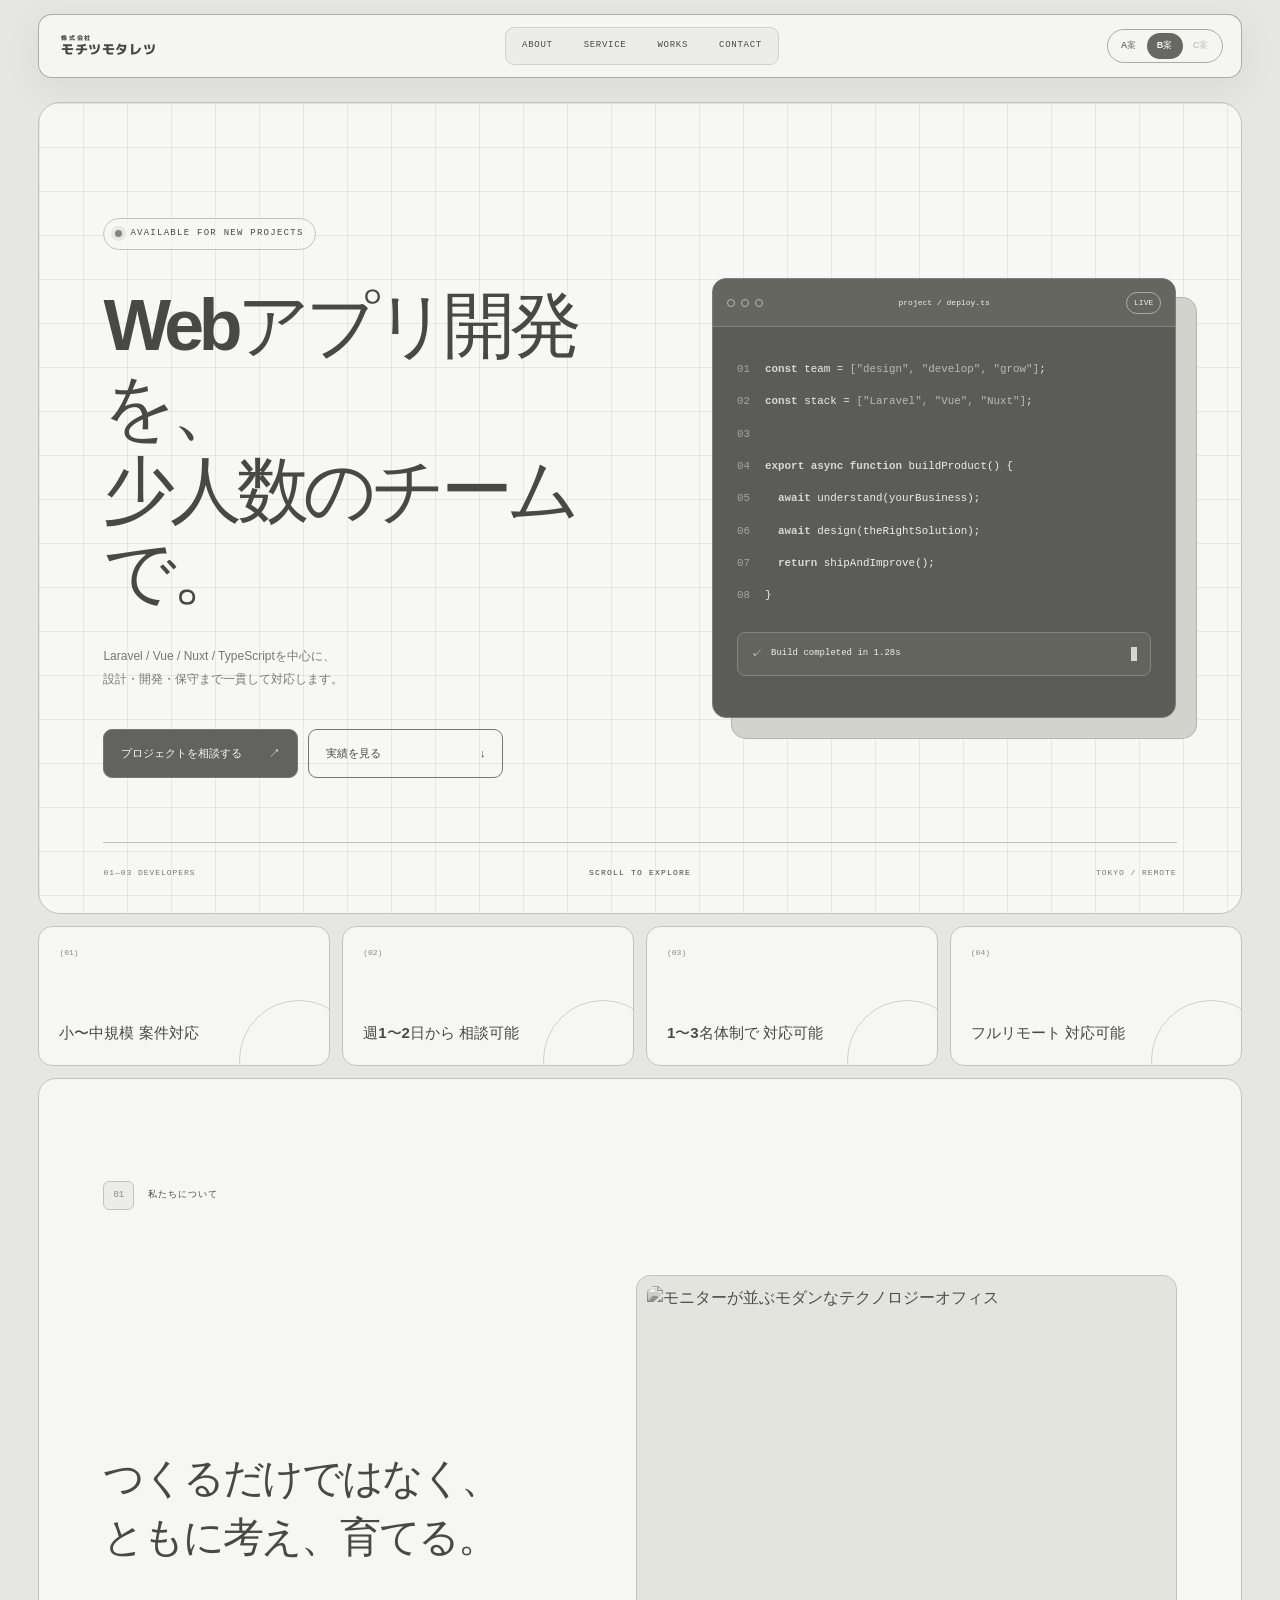
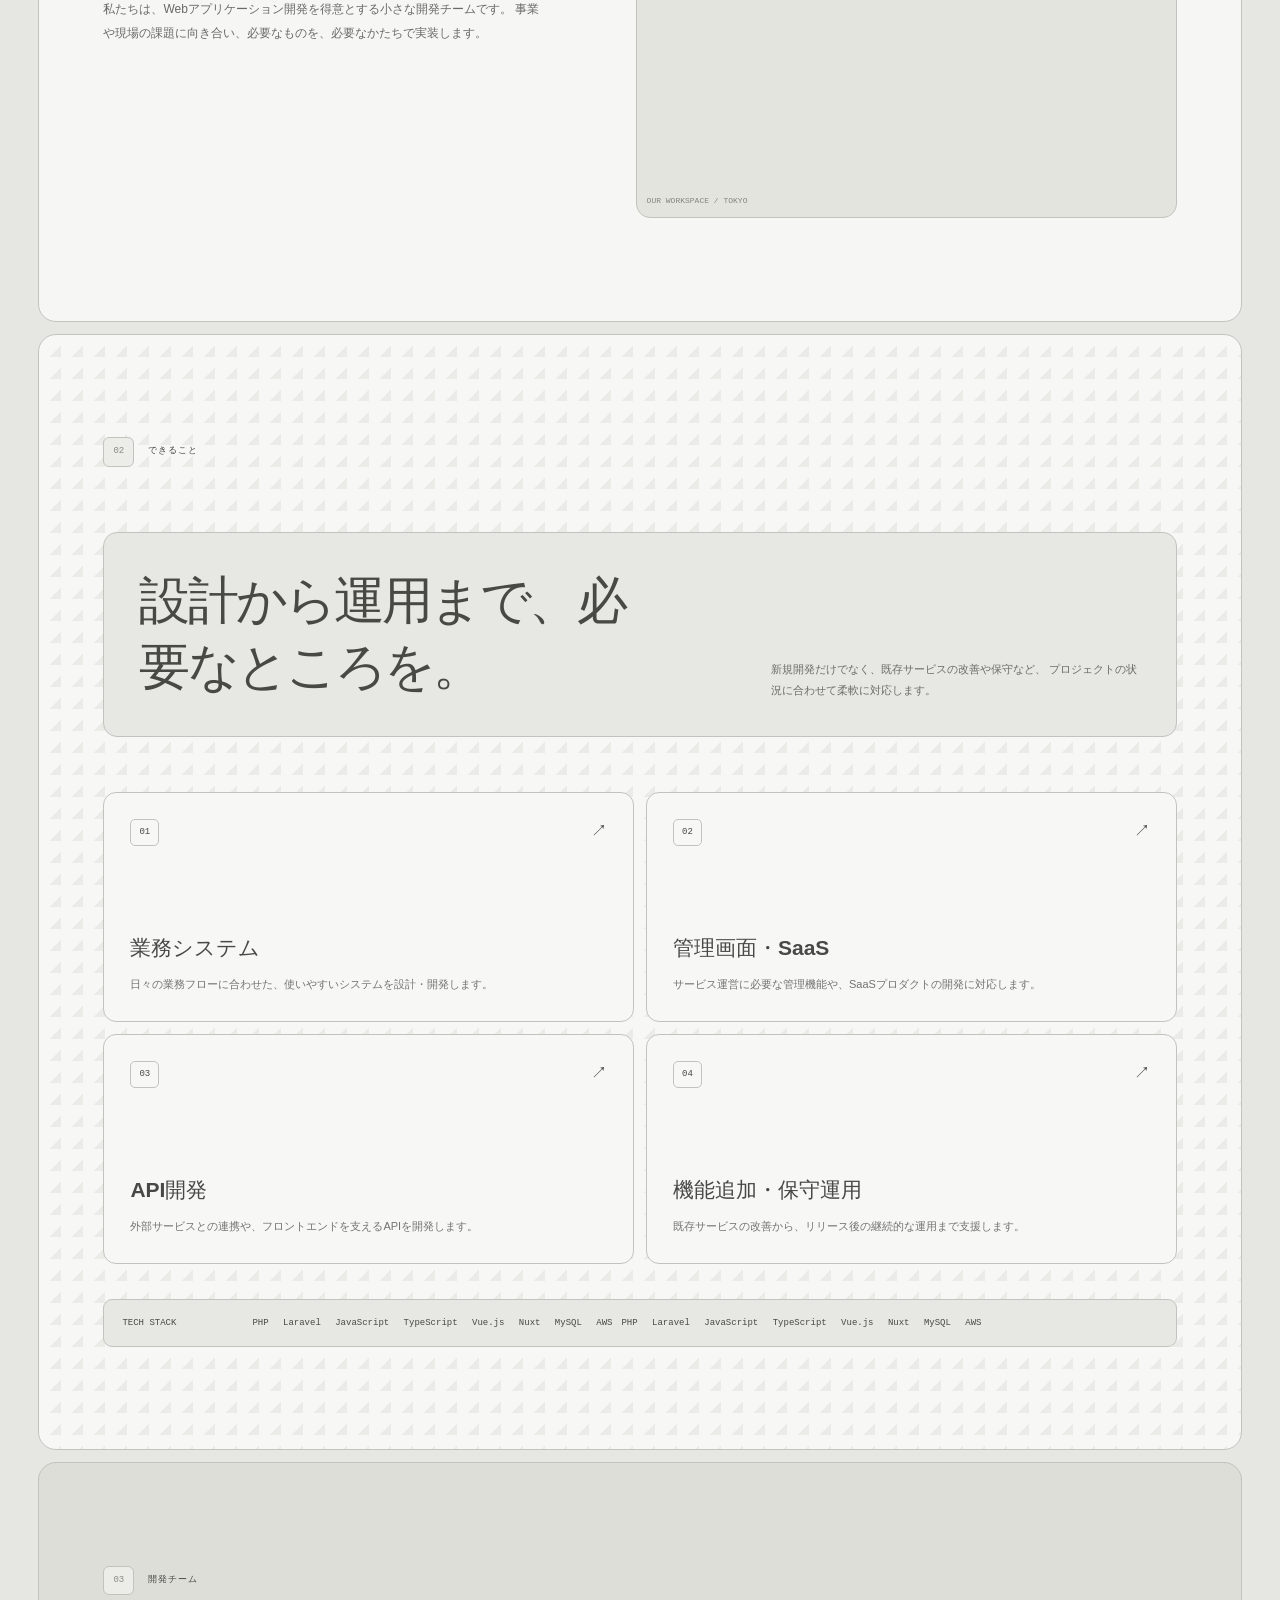
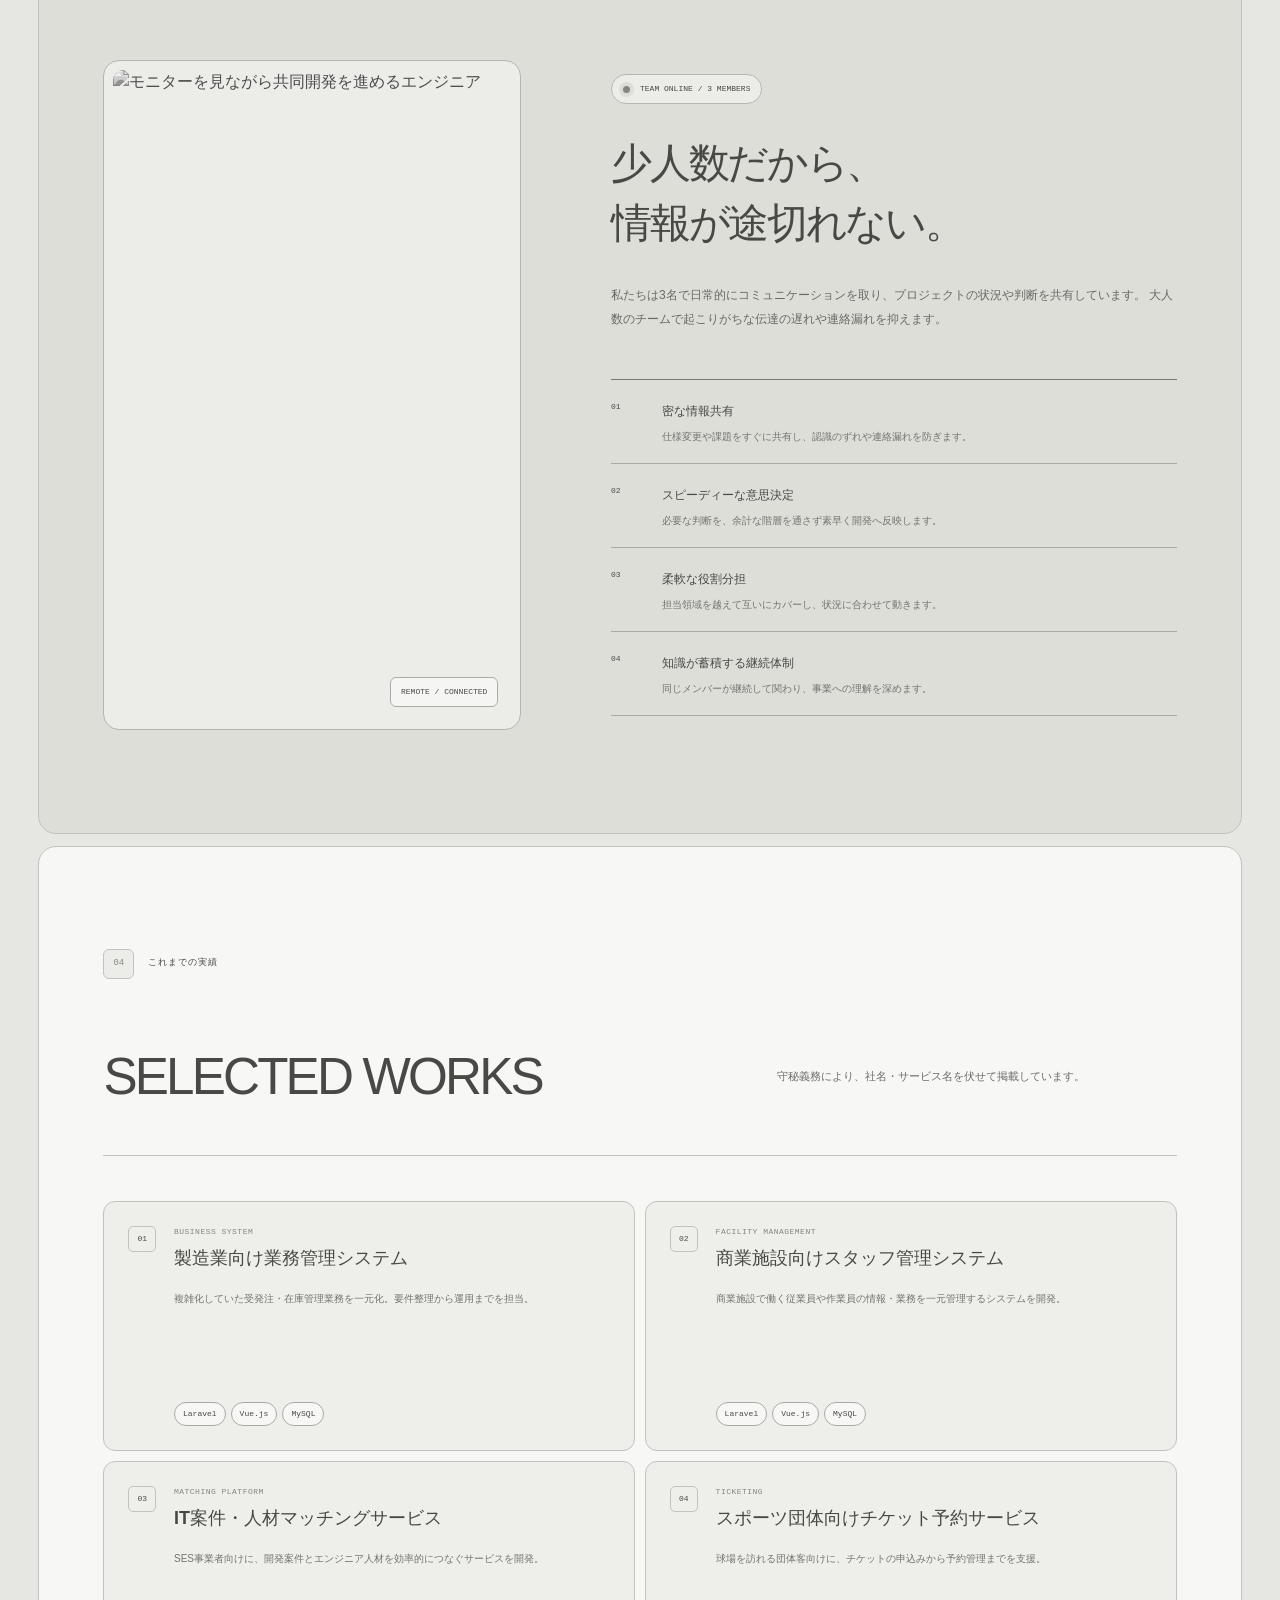
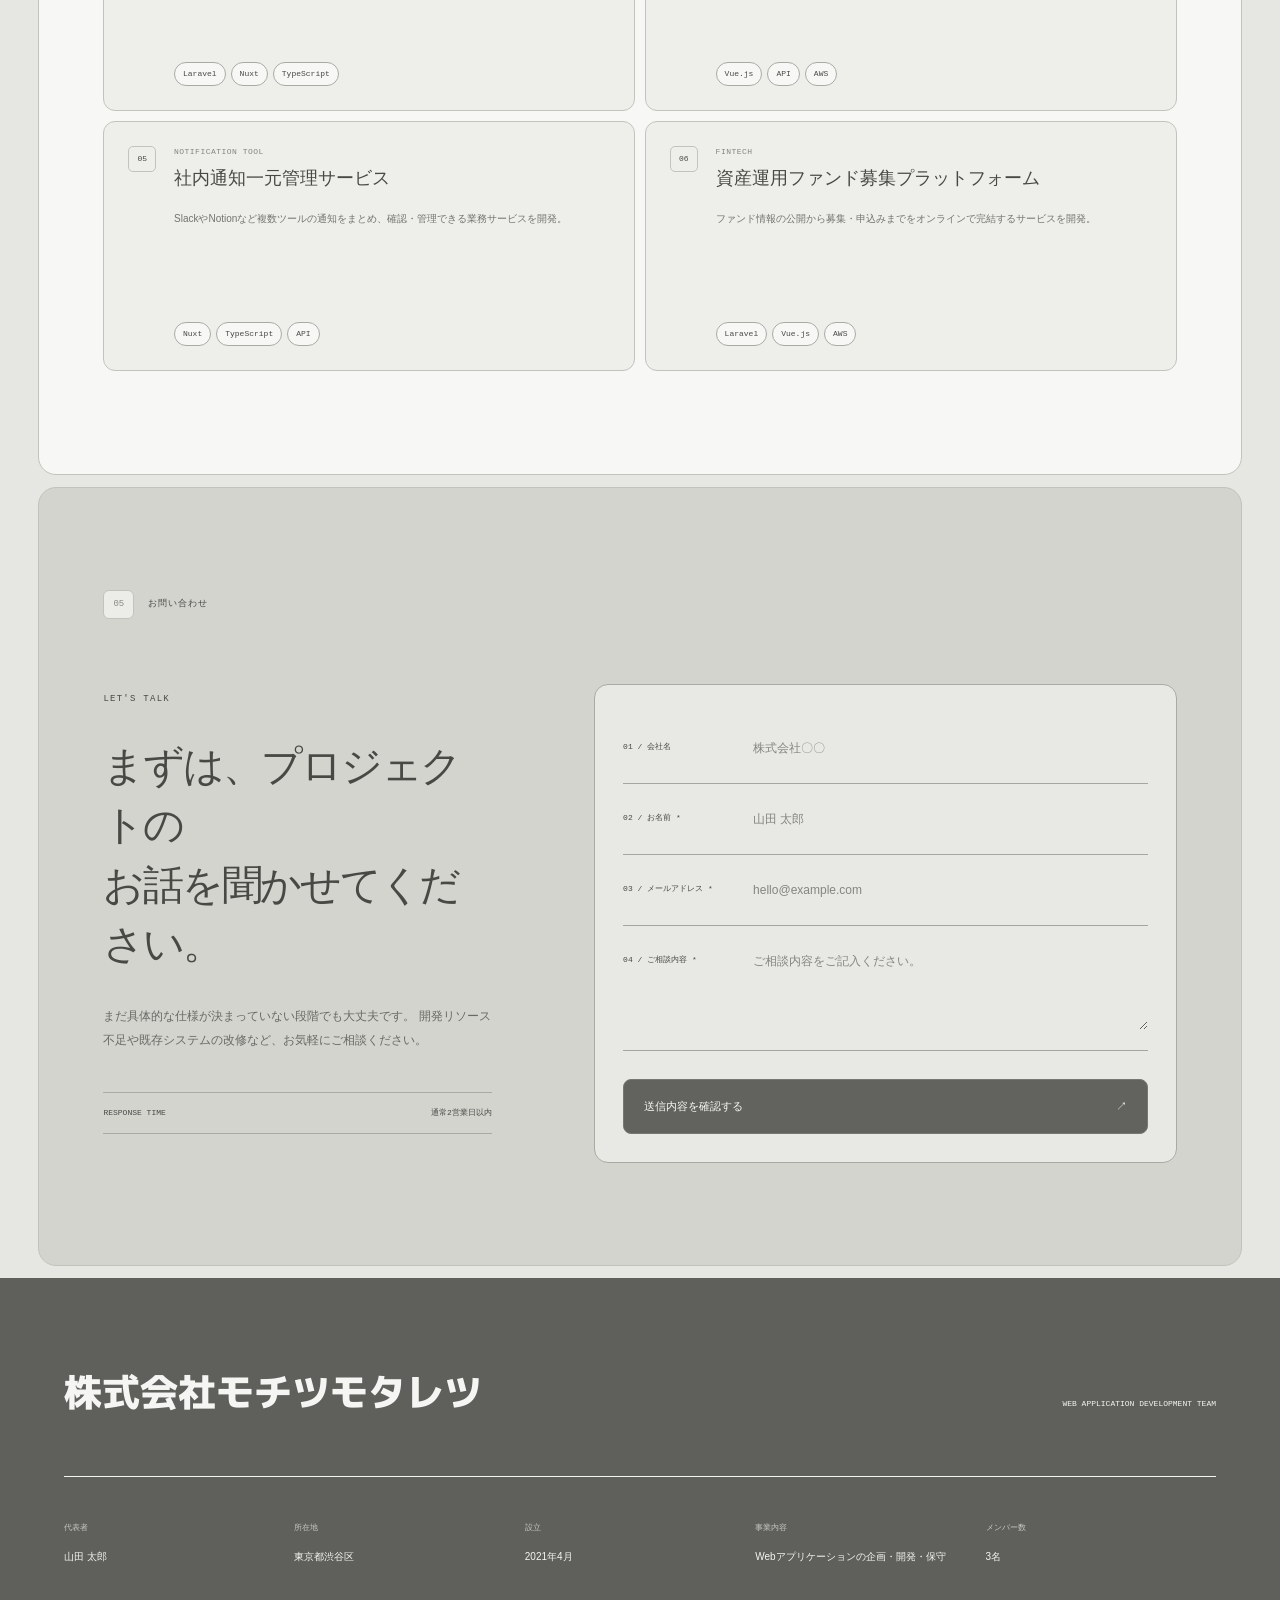
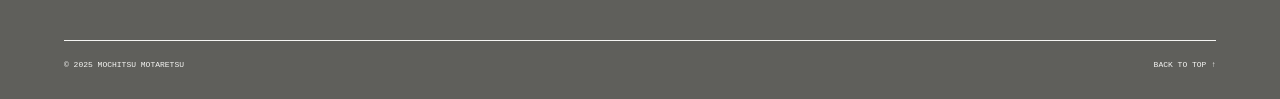
==== b.html @ 903fe4d3 "案Bを追加" ====
<!doctype html>
<html lang="ja">
  <head>
    <meta charset="UTF-8" />
    <meta name="viewport" content="width=device-width, initial-scale=1.0" />
    <title>株式会社モチツモタレツ | Webアプリケーション開発（B案）</title>
    <meta
      name="description"
      content="株式会社モチツモタレツは、Laravel / Vue / Nuxt / TypeScriptを中心に、Webアプリケーションの設計・開発・保守まで一貫して対応する少人数の開発チームです。"
    />
    <link rel="preconnect" href="https://fonts.googleapis.com" />
    <link rel="preconnect" href="https://fonts.gstatic.com" crossorigin />
    <link href="https://fonts.googleapis.com/css2?family=M+PLUS+1p:wght@700;800&display=swap" rel="stylesheet" />
    <link rel="stylesheet" href="css/common.css" />
    <link rel="stylesheet" href="css/style-b.css" />
  </head>
  <body>
    <div class="b-site">
      <header class="b-header">
        <a class="b-logo" href="#b-top">
          <span>株式会社</span>
          モチツモタレツ
        </a>
        <nav aria-label="メインナビゲーション">
          <a href="#b-company">ABOUT</a>
          <a href="#b-service">SERVICE</a>
          <a href="#b-works">WORKS</a>
          <a href="#b-contact">CONTACT</a>
        </nav>
        <div class="variant-switch b-variant-switch" aria-label="デザイン案の切り替え">
          <a href="index.html">A案</a>
          <a class="is-active" href="b.html" aria-current="page">B案</a>
          <span class="is-disabled" title="準備中" aria-disabled="true">C案</span>
        </div>
      </header>

      <main>
        <section class="b-hero" id="b-top">
          <div class="b-hero-title">
            <span class="b-status"><i></i> AVAILABLE FOR NEW PROJECTS</span>
            <h1>
              Webアプリ開発を、
              <br />
              少人数のチームで。
            </h1>
            <p>
              Laravel / Vue / Nuxt / TypeScriptを中心に、
              <br />
              設計・開発・保守まで一貫して対応します。
            </p>
            <div class="b-hero-actions">
              <a href="#b-contact">プロジェクトを相談する <span aria-hidden="true">↗</span></a>
              <a href="#b-works">実績を見る <span aria-hidden="true">↓</span></a>
            </div>
          </div>
          <div class="b-terminal" aria-label="開発プロセスのイメージ">
            <div class="b-terminal-bar">
              <span><i></i><i></i><i></i></span>
              <p>project / deploy.ts</p>
              <b>LIVE</b>
            </div>
            <div class="b-terminal-body">
              <p><span>01</span><b>const</b> team = <em>["design", "develop", "grow"]</em>;</p>
              <p><span>02</span><b>const</b> stack = <em>["Laravel", "Vue", "Nuxt"]</em>;</p>
              <p><span>03</span></p>
              <p><span>04</span><b>export async function</b> buildProduct() {</p>
              <p><span>05</span>&nbsp;&nbsp;<b>await</b> understand(yourBusiness);</p>
              <p><span>06</span>&nbsp;&nbsp;<b>await</b> design(theRightSolution);</p>
              <p><span>07</span>&nbsp;&nbsp;<b>return</b> shipAndImprove();</p>
              <p><span>08</span>}</p>
              <div class="b-terminal-result">
                <span>✓</span>
                <p>Build completed in 1.28s</p>
                <i></i>
              </div>
            </div>
          </div>
          <div class="b-hero-stamp" aria-hidden="true">
            <span>01—03 DEVELOPERS</span>
            <b>SCROLL TO EXPLORE</b>
            <span>TOKYO / REMOTE</span>
          </div>
        </section>

        <section class="b-facts" aria-label="対応の特徴">
          <div>
            <span>(01)</span>
            <p>小〜中規模 案件対応</p>
          </div>
          <div>
            <span>(02)</span>
            <p>週1〜2日から 相談可能</p>
          </div>
          <div>
            <span>(03)</span>
            <p>1〜3名体制で 対応可能</p>
          </div>
          <div>
            <span>(04)</span>
            <p>フルリモート 対応可能</p>
          </div>
        </section>

        <section class="b-section b-about" id="b-company">
          <div class="b-section-label">
            <span>01</span>
            <p>私たちについて</p>
          </div>
          <div class="b-about-visual">
            <img
              src="https://images.unsplash.com/photo-1631193816258-28b44b21e78b?crop=entropy&cs=tinysrgb&fit=crop&fm=jpg&q=85&w=1600"
              alt="モニターが並ぶモダンなテクノロジーオフィス"
              loading="lazy"
            />
            <span>OUR WORKSPACE / TOKYO</span>
          </div>
          <div class="b-about-copy">
            <h2>
              つくるだけではなく、
              <br />
              ともに考え、育てる。
            </h2>
            <p>
              私たちは、Webアプリケーション開発を得意とする小さな開発チームです。
              事業や現場の課題に向き合い、必要なものを、必要なかたちで実装します。
            </p>
          </div>
        </section>

        <section class="b-section b-services" id="b-service">
          <div class="b-section-label">
            <span>02</span>
            <p>できること</p>
          </div>
          <div class="b-services-head">
            <h2>設計から運用まで、必要なところを。</h2>
            <p>
              新規開発だけでなく、既存サービスの改善や保守など、
              プロジェクトの状況に合わせて柔軟に対応します。
            </p>
          </div>
          <div class="b-service-rows">
            <article>
              <span>01</span>
              <h3>業務システム</h3>
              <p>日々の業務フローに合わせた、使いやすいシステムを設計・開発します。</p>
              <b aria-hidden="true">↗</b>
            </article>
            <article>
              <span>02</span>
              <h3>管理画面・SaaS</h3>
              <p>サービス運営に必要な管理機能や、SaaSプロダクトの開発に対応します。</p>
              <b aria-hidden="true">↗</b>
            </article>
            <article>
              <span>03</span>
              <h3>API開発</h3>
              <p>外部サービスとの連携や、フロントエンドを支えるAPIを開発します。</p>
              <b aria-hidden="true">↗</b>
            </article>
            <article>
              <span>04</span>
              <h3>機能追加・保守運用</h3>
              <p>既存サービスの改善から、リリース後の継続的な運用まで支援します。</p>
              <b aria-hidden="true">↗</b>
            </article>
          </div>
          <div class="b-tech">
            <span>TECH STACK</span>
            <div class="b-tech-viewport">
              <div class="b-tech-track">
                <p>PHP　 Laravel　 JavaScript　 TypeScript　 Vue.js　 Nuxt　 MySQL　 AWS　</p>
                <p aria-hidden="true">PHP　 Laravel　 JavaScript　 TypeScript　 Vue.js　 Nuxt　 MySQL　 AWS　</p>
              </div>
            </div>
          </div>
        </section>

        <section class="b-section b-team" id="b-team">
          <div class="b-section-label">
            <span>03</span>
            <p>開発チーム</p>
          </div>
          <div class="b-team-image">
            <img
              src="https://images.unsplash.com/photo-1629904853893-c2c8981a1dc5?crop=entropy&cs=tinysrgb&fit=crop&fm=jpg&q=85&w=1400"
              alt="モニターを見ながら共同開発を進めるエンジニア"
              loading="lazy"
            />
          </div>
          <div class="b-team-content">
            <div class="b-team-status"><i></i> TEAM ONLINE / 3 MEMBERS</div>
            <h2>
              少人数だから、
              <br />
              情報が途切れない。
            </h2>
            <p>
              私たちは3名で日常的にコミュニケーションを取り、プロジェクトの状況や判断を共有しています。
              大人数のチームで起こりがちな伝達の遅れや連絡漏れを抑えます。
            </p>
            <ol>
              <li>
                <span>01</span>
                <div>
                  <b>密な情報共有</b>
                  <p>仕様変更や課題をすぐに共有し、認識のずれや連絡漏れを防ぎます。</p>
                </div>
              </li>
              <li>
                <span>02</span>
                <div>
                  <b>スピーディーな意思決定</b>
                  <p>必要な判断を、余計な階層を通さず素早く開発へ反映します。</p>
                </div>
              </li>
              <li>
                <span>03</span>
                <div>
                  <b>柔軟な役割分担</b>
                  <p>担当領域を越えて互いにカバーし、状況に合わせて動きます。</p>
                </div>
              </li>
              <li>
                <span>04</span>
                <div>
                  <b>知識が蓄積する継続体制</b>
                  <p>同じメンバーが継続して関わり、事業への理解を深めます。</p>
                </div>
              </li>
            </ol>
          </div>
        </section>

        <section class="b-section b-works" id="b-works">
          <div class="b-section-label">
            <span>04</span>
            <p>これまでの実績</p>
          </div>
          <div class="b-works-head">
            <h2>SELECTED WORKS</h2>
            <p>守秘義務により、社名・サービス名を伏せて掲載しています。</p>
          </div>
          <div class="b-work-table">
            <article>
              <span>01</span>
              <div>
                <p>BUSINESS SYSTEM</p>
                <h3>製造業向け業務管理システム</h3>
              </div>
              <p>複雑化していた受発注・在庫管理業務を一元化。要件整理から運用までを担当。</p>
              <div class="b-work-tags"><span>Laravel</span><span>Vue.js</span><span>MySQL</span></div>
            </article>
            <article>
              <span>02</span>
              <div>
                <p>FACILITY MANAGEMENT</p>
                <h3>商業施設向けスタッフ管理システム</h3>
              </div>
              <p>商業施設で働く従業員や作業員の情報・業務を一元管理するシステムを開発。</p>
              <div class="b-work-tags"><span>Laravel</span><span>Vue.js</span><span>MySQL</span></div>
            </article>
            <article>
              <span>03</span>
              <div>
                <p>MATCHING PLATFORM</p>
                <h3>IT案件・人材マッチングサービス</h3>
              </div>
              <p>SES事業者向けに、開発案件とエンジニア人材を効率的につなぐサービスを開発。</p>
              <div class="b-work-tags"><span>Laravel</span><span>Nuxt</span><span>TypeScript</span></div>
            </article>
            <article>
              <span>04</span>
              <div>
                <p>TICKETING</p>
                <h3>スポーツ団体向けチケット予約サービス</h3>
              </div>
              <p>球場を訪れる団体客向けに、チケットの申込みから予約管理までを支援。</p>
              <div class="b-work-tags"><span>Vue.js</span><span>API</span><span>AWS</span></div>
            </article>
            <article>
              <span>05</span>
              <div>
                <p>NOTIFICATION TOOL</p>
                <h3>社内通知一元管理サービス</h3>
              </div>
              <p>SlackやNotionなど複数ツールの通知をまとめ、確認・管理できる業務サービスを開発。</p>
              <div class="b-work-tags"><span>Nuxt</span><span>TypeScript</span><span>API</span></div>
            </article>
            <article>
              <span>06</span>
              <div>
                <p>FINTECH</p>
                <h3>資産運用ファンド募集プラットフォーム</h3>
              </div>
              <p>ファンド情報の公開から募集・申込みまでをオンラインで完結するサービスを開発。</p>
              <div class="b-work-tags"><span>Laravel</span><span>Vue.js</span><span>AWS</span></div>
            </article>
          </div>
        </section>

        <section class="b-section b-contact" id="b-contact">
          <div class="b-section-label">
            <span>05</span>
            <p>お問い合わせ</p>
          </div>
          <div class="b-contact-intro">
            <span>LET'S TALK</span>
            <h2>
              まずは、プロジェクトの
              <br />
              お話を聞かせてください。
            </h2>
            <p>
              まだ具体的な仕様が決まっていない段階でも大丈夫です。
              開発リソース不足や既存システムの改修など、お気軽にご相談ください。
            </p>
            <div class="b-response-time">
              <span>RESPONSE TIME</span>
              <b>通常2営業日以内</b>
            </div>
          </div>
          <form class="b-form" id="contact-form">
            <label>
              <span>01 / 会社名</span>
              <input name="company" type="text" placeholder="株式会社〇〇" />
            </label>
            <label>
              <span>02 / お名前 *</span>
              <input name="name" type="text" placeholder="山田 太郎" required />
            </label>
            <label>
              <span>03 / メールアドレス *</span>
              <input name="email" type="email" placeholder="hello@example.com" required />
            </label>
            <label>
              <span>04 / ご相談内容 *</span>
              <textarea name="message" rows="4" placeholder="ご相談内容をご記入ください。" required></textarea>
            </label>
            <button type="submit">
              送信内容を確認する
              <span aria-hidden="true">↗</span>
            </button>
          </form>
          <div class="b-form-success" id="form-success" role="status" hidden>
            <span>THANK YOU</span>
            <h3>お問い合わせを受け付けました。</h3>
            <p>内容を確認のうえ、2営業日以内に担当者よりご連絡します。</p>
            <button type="button" id="form-back">入力画面に戻る</button>
          </div>
        </section>
      </main>

      <footer class="b-footer">
        <div>
          <a href="#b-top">株式会社モチツモタレツ</a>
          <p>WEB APPLICATION DEVELOPMENT TEAM</p>
        </div>
        <dl>
          <div>
            <dt>代表者</dt>
            <dd>山田 太郎</dd>
          </div>
          <div>
            <dt>所在地</dt>
            <dd>東京都渋谷区</dd>
          </div>
          <div>
            <dt>設立</dt>
            <dd>2021年4月</dd>
          </div>
          <div>
            <dt>事業内容</dt>
            <dd>Webアプリケーションの企画・開発・保守</dd>
          </div>
          <div>
            <dt>メンバー数</dt>
            <dd>3名</dd>
          </div>
        </dl>
        <div class="b-footer-bottom">
          <span>© 2025 MOCHITSU MOTARETSU</span>
          <a href="#b-top">BACK TO TOP ↑</a>
        </div>
      </footer>
    </div>

    <script src="js/main.js"></script>
  </body>
</html>
---- css/common.css ----
/* ========================================
   Reset（Tailwind Preflight 相当の最小限リセット）
   ======================================== */
*,
::before,
::after {
  box-sizing: border-box;
  margin: 0;
  padding: 0;
  border: 0 solid;
}

html {
  line-height: 1.5;
  -webkit-text-size-adjust: 100%;
}

h1,
h2,
h3,
h4,
h5,
h6 {
  font-size: inherit;
  font-weight: inherit;
}

ol,
ul {
  list-style: none;
}

img {
  display: block;
  max-width: 100%;
}

button {
  color: inherit;
  background: transparent;
}

[hidden] {
  display: none !important;
}

/* ========================================
   Base
   ======================================== */
:root {
  font-family: "Helvetica Neue", "Hiragino Kaku Gothic ProN", "Yu Gothic", sans-serif;
  color: #4a4a47;
  background: #f5f5f3;
  font-synthesis: none;
}

html {
  scroll-behavior: smooth;
}

body {
  margin: 0;
  min-width: 320px;
}

a {
  color: inherit;
  text-decoration: none;
}

button,
input,
textarea {
  font: inherit;
}

button,
a {
  -webkit-tap-highlight-color: transparent;
}

/* ========================================
   デザイン案の切り替え（A案 / B案 / C案）
   ======================================== */
.variant-switch {
  display: flex;
  align-items: center;
  padding: 3px;
  border: 1px solid #aaaaa5;
  border-radius: 100px;
  background: rgba(245, 245, 243, 0.88);
}

.variant-switch > a,
.variant-switch > span {
  min-width: 36px;
  padding: 6px 8px;
  border-radius: 100px;
  color: #777774;
  font-size: 9px;
  font-weight: 700;
  line-height: 1.5;
  text-align: center;
}

.variant-switch > .is-active {
  color: #f5f5f3;
  background: #686863;
}

.variant-switch > .is-disabled {
  cursor: not-allowed;
  opacity: 0.38;
}

@media (max-width: 680px) {
  .variant-switch > a,
  .variant-switch > span {
    min-width: 30px;
    padding: 6px 5px;
  }
}
---- css/style-b.css ----
/* ========================================
   B案（テックスタートアップ風）
   リセット・共通スタイル・デザイン案の切り替えは common.css
   ======================================== */
.b-site {
  --b-bg: #e6e6e2;
  --b-panel: #f7f7f5;
  --b-line: #c3c3be;
  --b-text: #484845;
  --b-muted: #777772;
  min-height: 100vh;
  overflow: hidden;
  color: var(--b-text);
  background-color: var(--b-bg);
  background-image: radial-gradient(#b9b9b4 0.7px, transparent 0.7px);
  background-size: 18px 18px;
}

/* ========================================
   Header
   ======================================== */
.b-header {
  position: sticky;
  z-index: 20;
  top: 14px;
  width: calc(100% - 6vw);
  height: 64px;
  display: grid;
  grid-template-columns: 1fr auto 1fr;
  align-items: center;
  margin: 14px 3vw 0;
  padding: 0 18px 0 22px;
  border: 1px solid rgba(155, 155, 150, 0.8);
  border-radius: 14px;
  background: rgba(247, 247, 245, 0.88);
  box-shadow: 0 10px 35px rgba(72, 72, 69, 0.08);
  backdrop-filter: blur(18px);
}

.b-logo {
  display: flex;
  flex-direction: column;
  justify-self: start;
  font-family: "M PLUS 1p", sans-serif;
  font-size: 13px;
  font-weight: 800;
  line-height: 1.15;
  letter-spacing: 0.04em;
}

.b-logo span {
  font-size: 6px;
  letter-spacing: 0.28em;
}

.b-header nav {
  display: flex;
  gap: 7px;
  padding: 4px;
  border: 1px solid #d0d0cc;
  border-radius: 9px;
  background: #ecece8;
}

.b-header nav a {
  padding: 7px 12px;
  border-radius: 6px;
  font-family: monospace;
  font-size: 9px;
  letter-spacing: 0.08em;
  transition:
    color 180ms ease,
    background 180ms ease;
}

.b-header nav a:hover {
  background: var(--b-panel);
}

.b-variant-switch {
  justify-self: end;
  background: transparent;
}

/* ========================================
   Hero
   ======================================== */
.b-hero {
  min-height: 760px;
  display: grid;
  grid-template-columns: minmax(0, 1.08fr) minmax(420px, 0.92fr);
  grid-template-rows: 1fr auto;
  gap: 5vw;
  margin: 24px 3vw 0;
  padding: clamp(70px, 9vw, 130px) 5vw 34px;
  border: 1px solid var(--b-line);
  border-radius: 22px;
  background:
    linear-gradient(90deg, rgba(195, 195, 190, 0.32) 1px, transparent 1px),
    linear-gradient(rgba(195, 195, 190, 0.32) 1px, transparent 1px),
    var(--b-panel);
  background-size: 44px 44px;
}

.b-hero-title {
  align-self: center;
  animation: b-rise 700ms cubic-bezier(0.22, 1, 0.36, 1) both;
}

.b-hero-title > span,
.b-contact-intro > span {
  display: inline-block;
  margin-bottom: 30px;
  font-family: monospace;
  font-size: 9px;
  letter-spacing: 0.14em;
}

.b-status {
  display: inline-flex !important;
  align-items: center;
  gap: 8px;
  margin-bottom: 34px !important;
  padding: 8px 11px;
  border: 1px solid var(--b-line);
  border-radius: 100px;
  background: rgba(247, 247, 245, 0.8);
}

.b-status i,
.b-team-status i {
  width: 7px;
  height: 7px;
  display: block;
  border-radius: 50%;
  background: #858580;
  box-shadow: 0 0 0 4px rgba(133, 133, 128, 0.15);
  animation: b-pulse 1.8s ease-in-out infinite;
}

.b-hero h1 {
  max-width: 780px;
  margin: 0;
  font-size: clamp(50px, 5.6vw, 86px);
  font-weight: 600;
  line-height: 1.15;
  letter-spacing: -0.075em;
}

.b-hero-title > p {
  margin: 32px 0 0;
  color: var(--b-muted);
  font-size: 12px;
  line-height: 1.9;
}

.b-hero-actions {
  display: flex;
  gap: 10px;
  margin-top: 38px;
}

.b-hero-actions a {
  min-width: 195px;
  display: flex;
  align-items: center;
  justify-content: space-between;
  padding: 15px 17px;
  border: 1px solid #777772;
  border-radius: 9px;
  font-size: 11px;
  font-weight: 700;
  transition:
    transform 180ms ease,
    color 180ms ease,
    background 180ms ease;
}

.b-hero-actions a:first-child {
  color: #f7f7f5;
  background: #62625e;
}

.b-hero-actions a:hover {
  transform: translateY(-3px);
}

.b-hero-actions a:last-child:hover {
  background: #e1e1dc;
}

/* コードエディタ風のビジュアル */
.b-terminal {
  position: relative;
  align-self: center;
  overflow: hidden;
  border: 1px solid #7f7f7a;
  border-radius: 14px;
  color: #eeeeeb;
  background: #5b5b57;
  box-shadow:
    20px 20px 0 #d3d3ce,
    20px 20px 0 1px #b4b4af;
  animation: b-terminal-in 850ms 120ms cubic-bezier(0.22, 1, 0.36, 1) both;
}

.b-terminal::after {
  content: "";
  position: absolute;
  z-index: 2;
  right: 0;
  left: 0;
  height: 70px;
  background: linear-gradient(transparent, rgba(245, 245, 243, 0.12), transparent);
  animation: b-scan 4.5s linear infinite;
  pointer-events: none;
}

.b-terminal-bar {
  height: 48px;
  display: grid;
  grid-template-columns: 1fr auto 1fr;
  align-items: center;
  padding: 0 14px;
  border-bottom: 1px solid #858580;
  background: #666661;
}

.b-terminal-bar > span {
  display: flex;
  gap: 6px;
}

.b-terminal-bar > span i {
  width: 8px;
  height: 8px;
  border: 1px solid #b7b7b2;
  border-radius: 50%;
}

.b-terminal-bar p,
.b-terminal-bar b {
  margin: 0;
  font-family: monospace;
  font-size: 8px;
  font-weight: 400;
}

.b-terminal-bar b {
  justify-self: end;
  padding: 4px 7px;
  border: 1px solid #aaaaa5;
  border-radius: 100px;
}

.b-terminal-body {
  min-height: 390px;
  padding: 34px 24px 24px;
  font-family: monospace;
  font-size: clamp(9px, 0.85vw, 12px);
}

.b-terminal-body > p {
  margin: 0 0 16px;
  white-space: nowrap;
  opacity: 0;
  animation: b-code-in 400ms ease forwards;
}

.b-terminal-body > p:nth-child(1) { animation-delay: 500ms; }
.b-terminal-body > p:nth-child(2) { animation-delay: 650ms; }
.b-terminal-body > p:nth-child(3) { animation-delay: 800ms; }
.b-terminal-body > p:nth-child(4) { animation-delay: 950ms; }
.b-terminal-body > p:nth-child(5) { animation-delay: 1100ms; }
.b-terminal-body > p:nth-child(6) { animation-delay: 1250ms; }
.b-terminal-body > p:nth-child(7) { animation-delay: 1400ms; }
.b-terminal-body > p:nth-child(8) { animation-delay: 1550ms; }

.b-terminal-body > p > span {
  width: 28px;
  display: inline-block;
  color: #a5a5a0;
  user-select: none;
}

.b-terminal-body b {
  color: #d8d8d3;
  font-weight: 700;
}

.b-terminal-body em {
  color: #babab5;
  font-style: normal;
}

.b-terminal-result {
  display: grid;
  grid-template-columns: auto 1fr auto;
  gap: 9px;
  align-items: center;
  margin-top: 28px;
  padding: 13px;
  border: 1px solid #858580;
  border-radius: 8px;
  background: #64645f;
  opacity: 0;
  animation: b-code-in 450ms 1.8s ease forwards;
}

.b-terminal-result p {
  margin: 0;
  font-size: 9px;
}

.b-terminal-result i {
  width: 6px;
  height: 14px;
  background: #d7d7d2;
  animation: b-blink 900ms steps(1) infinite;
}

.b-hero-stamp {
  grid-column: 1 / -1;
  display: grid;
  grid-template-columns: 1fr auto 1fr;
  align-items: center;
  gap: 25px;
  padding-top: 24px;
  border-top: 1px solid var(--b-line);
  color: #757570;
  font-family: monospace;
  font-size: 8px;
  letter-spacing: 0.12em;
}

.b-hero-stamp span:last-child {
  text-align: right;
}

.b-hero-stamp b {
  color: #41413f;
  font-size: 8px;
  font-weight: 400;
  letter-spacing: 0.15em;
}

/* ========================================
   Facts（対応の特徴）
   ======================================== */
.b-facts {
  display: grid;
  grid-template-columns: repeat(4, 1fr);
  gap: 12px;
  margin: 12px 3vw 0;
}

.b-facts > div {
  position: relative;
  min-height: 140px;
  display: flex;
  flex-direction: column;
  align-items: flex-start;
  justify-content: space-between;
  gap: 28px;
  padding: 20px;
  overflow: hidden;
  border: 1px solid var(--b-line);
  border-radius: 14px;
  background: rgba(247, 247, 245, 0.94);
  transition:
    transform 200ms ease,
    box-shadow 200ms ease;
}

.b-facts > div::after {
  content: "";
  position: absolute;
  right: -30px;
  bottom: -55px;
  width: 120px;
  height: 120px;
  border: 1px solid #d0d0cb;
  border-radius: 50%;
}

.b-facts > div:hover {
  z-index: 1;
  transform: translateY(-5px);
  box-shadow: 0 14px 30px rgba(72, 72, 69, 0.08);
}

.b-facts span {
  color: #898984;
  font-family: monospace;
  font-size: 8px;
}

.b-facts p {
  position: relative;
  z-index: 1;
  margin: 0;
  font-size: 15px;
  font-weight: 600;
}

/* ========================================
   Section common
   ======================================== */
.b-section {
  display: grid;
  grid-template-columns: minmax(0, 1fr);
  gap: 0;
  margin: 12px 3vw 0;
  padding: clamp(65px, 8vw, 110px) 5vw;
  overflow: hidden;
  border: 1px solid var(--b-line);
  border-radius: 18px;
  background: rgba(247, 247, 245, 0.96);
}

.b-section-label {
  grid-column: 1 / -1;
  display: flex;
  align-items: center;
  gap: 14px;
  margin-bottom: 65px;
}

.b-section-label span {
  padding: 7px 9px;
  border: 1px solid var(--b-line);
  border-radius: 6px;
  color: #8a8a85;
  background: #ecece8;
  font-family: monospace;
  font-size: 9px;
}

.b-section-label p {
  margin: 0;
  font-family: monospace;
  font-size: 9px;
  font-weight: 700;
  letter-spacing: 0.1em;
}

.b-about-copy h2,
.b-team-content h2,
.b-contact-intro h2 {
  margin: 0 0 30px;
  font-size: clamp(30px, 3.2vw, 50px);
  font-weight: 600;
  line-height: 1.45;
  letter-spacing: -0.055em;
}

.b-about-copy p,
.b-team-content > p,
.b-contact-intro > p {
  margin: 0;
  color: #696965;
  font-size: 12px;
  line-height: 2;
}

/* ========================================
   About
   ======================================== */
.b-about {
  grid-template-columns: minmax(0, 0.9fr) minmax(350px, 1.1fr);
  column-gap: 7vw;
}

.b-about-visual {
  position: relative;
  grid-column: 2;
  grid-row: 2;
  overflow: hidden;
  padding: 10px;
  border: 1px solid var(--b-line);
  border-radius: 14px;
  background: #e4e4df;
}

.b-about-visual img,
.b-team-image img {
  width: 100%;
  display: block;
  object-fit: cover;
  filter: grayscale(100%) contrast(0.9);
}

.b-about-visual img {
  height: 500px;
  border-radius: 8px;
  transition: transform 700ms cubic-bezier(0.22, 1, 0.36, 1);
}

.b-about-visual:hover img {
  transform: scale(1.035);
}

.b-about-visual > span {
  display: block;
  margin-top: 9px;
  color: #858580;
  font-family: monospace;
  font-size: 8px;
}

.b-about-copy {
  grid-column: 1;
  grid-row: 2;
  align-self: center;
}

/* ========================================
   Services
   ======================================== */
.b-services {
  background:
    linear-gradient(135deg, transparent 75%, rgba(190, 190, 185, 0.22) 75%),
    var(--b-panel);
  background-size: 22px 22px;
}

.b-services-head,
.b-works-head {
  display: grid;
  grid-template-columns: 1fr 0.7fr;
  gap: 8vw;
  align-items: end;
}

.b-services-head {
  margin-bottom: 55px;
  padding: 35px;
  border: 1px solid var(--b-line);
  border-radius: 14px;
  background: #e7e7e3;
}

.b-services-head h2,
.b-works-head h2 {
  margin: 0;
  font-size: clamp(31px, 4vw, 60px);
  font-weight: 400;
  line-height: 1.3;
  letter-spacing: -0.055em;
}

.b-services-head > p,
.b-works-head > p {
  margin: 0;
  color: #6c6c68;
  font-size: 11px;
  line-height: 1.9;
}

.b-service-rows {
  display: grid;
  grid-template-columns: repeat(2, 1fr);
  gap: 12px;
}

.b-service-rows article {
  min-height: 230px;
  display: grid;
  grid-template-columns: 1fr auto;
  grid-template-rows: auto 1fr auto;
  gap: 12px;
  align-items: start;
  padding: 26px;
  border: 1px solid var(--b-line);
  border-radius: 13px;
  background: var(--b-panel);
  transition:
    transform 220ms ease,
    background 220ms ease;
}

.b-service-rows article:hover {
  transform: translateY(-5px);
  background: #deded9;
}

.b-service-rows article > span {
  justify-self: start;
  padding: 6px 8px;
  border: 1px solid var(--b-line);
  border-radius: 5px;
  font-family: monospace;
  font-size: 9px;
}

.b-service-rows h3,
.b-service-rows p {
  grid-column: 1 / -1;
  margin: 0;
}

.b-service-rows h3 {
  align-self: end;
  font-size: 21px;
  font-weight: 600;
}

.b-service-rows p {
  color: #73736f;
  font-size: 11px;
  line-height: 1.8;
}

.b-service-rows b {
  grid-column: 2;
  grid-row: 1;
  font-size: 16px;
  font-weight: 400;
}

/* 流れる技術スタック */
.b-tech {
  display: grid;
  grid-template-columns: 130px 1fr;
  align-items: center;
  margin-top: 35px;
  padding: 15px 18px;
  overflow: hidden;
  border: 1px solid var(--b-line);
  border-radius: 9px;
  background: #e7e7e3;
  font-family: monospace;
  font-size: 9px;
  line-height: 1.8;
}

.b-tech-viewport {
  min-width: 0;
  overflow: hidden;
}

.b-tech-track {
  display: flex;
  width: max-content;
  animation: b-marquee 20s linear infinite;
}

.b-tech-track p {
  margin: 0;
  white-space: nowrap;
}

/* ========================================
   Team
   ======================================== */
.b-team {
  grid-template-columns: minmax(360px, 0.85fr) minmax(430px, 1.15fr);
  column-gap: 7vw;
  background: #deded9;
}

.b-team-image {
  position: relative;
  grid-column: 1;
  grid-row: 2;
  padding: 9px;
  border: 1px solid #b5b5b0;
  border-radius: 16px;
  background: #ecece8;
}

.b-team-image::after {
  content: "REMOTE / CONNECTED";
  position: absolute;
  right: 22px;
  bottom: 22px;
  padding: 8px 10px;
  border: 1px solid #aaaaa5;
  border-radius: 6px;
  background: rgba(247, 247, 245, 0.9);
  font-family: monospace;
  font-size: 8px;
  backdrop-filter: blur(8px);
}

.b-team-image img {
  height: 650px;
  border-radius: 10px;
}

.b-team-content {
  grid-column: 2;
  grid-row: 2;
  align-self: center;
}

.b-team-status {
  display: inline-flex;
  align-items: center;
  gap: 10px;
  margin-bottom: 30px;
  padding: 8px 11px;
  border: 1px solid #b7b7b2;
  border-radius: 100px;
  background: #ecece8;
  font-family: monospace;
  font-size: 8px;
}

.b-team-content ol {
  margin: 48px 0 0;
  border-top: 1px solid #777773;
}

.b-team-content li {
  display: grid;
  grid-template-columns: 35px 1fr;
  gap: 16px;
  padding: 18px 0;
  border-bottom: 1px solid #aaaaa5;
  transition: padding-left 180ms ease;
}

.b-team-content li:hover {
  padding-left: 8px;
}

.b-team-content li > span {
  font-family: monospace;
  font-size: 8px;
  line-height: 18px;
}

.b-team-content li b {
  font-size: 12px;
}

.b-team-content li p {
  margin: 6px 0 0;
  color: #73736f;
  font-size: 10px;
  line-height: 1.7;
}

/* ========================================
   Works
   ======================================== */
.b-works {
  background: var(--b-panel);
}

.b-works-head {
  align-items: center;
  margin-bottom: 45px;
  padding-bottom: 45px;
  border-bottom: 1px solid var(--b-line);
}

.b-work-table {
  display: grid;
  grid-template-columns: repeat(2, 1fr);
  gap: 10px;
}

.b-work-table article {
  min-height: 250px;
  display: grid;
  grid-template-columns: auto 1fr;
  grid-template-rows: auto 1fr auto;
  gap: 18px;
  align-items: start;
  padding: 24px;
  border: 1px solid var(--b-line);
  border-radius: 12px;
  background: #eeeeea;
  transition:
    transform 200ms ease,
    box-shadow 200ms ease;
}

.b-work-table article:hover {
  transform: translateY(-5px);
  box-shadow: 0 16px 30px rgba(72, 72, 69, 0.08);
}

.b-work-table article > span {
  padding: 6px 8px;
  border: 1px solid var(--b-line);
  border-radius: 5px;
  font-family: monospace;
  font-size: 8px;
}

.b-work-table article > div,
.b-work-table article > p {
  grid-column: 2;
}

.b-work-table article > div > p {
  margin: 0 0 7px;
  color: #858580;
  font-family: monospace;
  font-size: 8px;
  letter-spacing: 0.06em;
}

.b-work-table h3 {
  margin: 0;
  font-size: 18px;
  font-weight: 600;
}

.b-work-table article > p {
  margin: 0;
  color: #73736f;
  font-size: 10px;
  line-height: 1.8;
}

.b-work-tags {
  display: flex;
  flex-wrap: wrap;
  gap: 5px;
}

.b-work-tags span {
  padding: 5px 8px;
  border: 1px solid #aaaaa5;
  border-radius: 100px;
  background: var(--b-panel);
  font-family: monospace;
  font-size: 8px;
}

/* ========================================
   Contact
   ======================================== */
.b-contact {
  grid-template-columns: minmax(300px, 0.8fr) minmax(430px, 1.2fr);
  column-gap: 8vw;
  margin-bottom: 12px;
  background: #d4d4cf;
}

.b-contact-intro {
  grid-column: 1;
  grid-row: 2;
  align-self: start;
}

.b-response-time {
  display: flex;
  justify-content: space-between;
  margin-top: 40px;
  padding: 14px 0;
  border-top: 1px solid #aaaaa5;
  border-bottom: 1px solid #aaaaa5;
  font-family: monospace;
  font-size: 8px;
}

.b-response-time b {
  font-weight: 400;
}

.b-form,
.b-form-success {
  grid-column: 2;
  grid-row: 2;
  padding: 28px;
  border: 1px solid #aaaaa5;
  border-radius: 14px;
  background: #e8e8e4;
}

.b-form label {
  display: grid;
  grid-template-columns: 130px 1fr;
  align-items: start;
  padding: 20px 0;
  border-bottom: 1px solid #a5a5a1;
}

.b-form label > span {
  padding-top: 8px;
  font-family: monospace;
  font-size: 8px;
}

.b-form input,
.b-form textarea {
  width: 100%;
  padding: 6px 0;
  border: 0;
  outline: 0;
  color: #41413f;
  background: transparent;
  font-size: 12px;
  resize: vertical;
}

.b-form input::placeholder,
.b-form textarea::placeholder {
  color: #858580;
}

.b-form > button {
  width: 100%;
  display: flex;
  justify-content: space-between;
  margin-top: 28px;
  padding: 18px 20px;
  border: 1px solid #777773;
  border-radius: 8px;
  color: #f7f7f5;
  background: #62625e;
  font-size: 11px;
  font-weight: 700;
  cursor: pointer;
}

.b-form > button:hover {
  background: #686863;
}

.b-form > button span {
  transition: transform 180ms ease;
}

.b-form > button:hover span {
  transform: translate(3px, -3px);
}

.b-form-success {
  min-height: 370px;
  display: flex;
  flex-direction: column;
  justify-content: center;
  align-items: flex-start;
  padding: 45px;
}

.b-form-success > span {
  font-family: monospace;
  font-size: 9px;
}

.b-form-success h3 {
  margin: 25px 0 14px;
  font-size: 22px;
  font-weight: 500;
}

.b-form-success p {
  margin: 0 0 30px;
  color: #6c6c68;
  font-size: 11px;
}

.b-form-success button {
  padding: 9px 0;
  border: 0;
  border-bottom: 1px solid #777773;
  background: transparent;
  font-size: 10px;
  cursor: pointer;
}

/* ========================================
   Footer
   ======================================== */
.b-footer {
  padding: 85px 5vw 28px;
  color: #f5f5f3;
  background: #5f5f5b;
}

.b-footer > div:first-child {
  display: flex;
  justify-content: space-between;
  align-items: baseline;
  padding-bottom: 55px;
  border-bottom: 1px solid #f5f5f3;
}

.b-footer > div:first-child a {
  font-family: "M PLUS 1p", sans-serif;
  font-size: clamp(22px, 3vw, 42px);
  font-weight: 800;
}

.b-footer > div:first-child p {
  margin: 0;
  font-family: monospace;
  font-size: 8px;
}

.b-footer dl {
  display: grid;
  grid-template-columns: repeat(5, 1fr);
  margin: 0;
  padding: 45px 0 75px;
}

.b-footer dl > div {
  padding-right: 25px;
}

.b-footer dt {
  margin-bottom: 14px;
  font-size: 8px;
  opacity: 0.7;
}

.b-footer dd {
  margin: 0;
  font-size: 10px;
  line-height: 1.7;
}

.b-footer-bottom {
  display: flex;
  justify-content: space-between;
  padding-top: 18px;
  border-top: 1px solid #f5f5f3;
  font-family: monospace;
  font-size: 8px;
}

/* ========================================
   Animations
   ======================================== */
@keyframes b-rise {
  from {
    opacity: 0;
    transform: translateY(24px);
  }
  to {
    opacity: 1;
    transform: translateY(0);
  }
}

@keyframes b-terminal-in {
  from {
    opacity: 0;
    transform: translateY(28px) rotate(1.5deg);
  }
  to {
    opacity: 1;
    transform: translateY(0) rotate(0);
  }
}

@keyframes b-code-in {
  from {
    opacity: 0;
    transform: translateX(-8px);
  }
  to {
    opacity: 1;
    transform: translateX(0);
  }
}

@keyframes b-pulse {
  0%,
  100% {
    opacity: 0.45;
    transform: scale(0.85);
  }
  50% {
    opacity: 1;
    transform: scale(1);
  }
}

@keyframes b-blink {
  50% {
    opacity: 0;
  }
}

@keyframes b-scan {
  from {
    top: -80px;
  }
  to {
    top: 100%;
  }
}

@keyframes b-marquee {
  to {
    transform: translateX(-50%);
  }
}

/* ========================================
   Responsive: Tablet
   ======================================== */
@media (max-width: 980px) {
  .b-header {
    grid-template-columns: 1fr auto;
  }

  .b-header nav {
    display: none;
  }

  /* コードの行（折り返しなし）で列が広がらないよう minmax(0, 1fr) にする */
  .b-hero {
    grid-template-columns: minmax(0, 1fr);
  }

  .b-terminal {
    width: min(100%, 620px);
  }

  .b-about,
  .b-team,
  .b-contact {
    grid-template-columns: minmax(0, 1fr);
  }

  .b-about-visual,
  .b-about-copy,
  .b-team-image,
  .b-team-content,
  .b-contact-intro,
  .b-form,
  .b-form-success {
    grid-column: 1;
    grid-row: auto;
  }

  .b-team-content,
  .b-form,
  .b-form-success {
    margin-top: 45px;
  }

  .b-about-copy {
    grid-row: 2;
    margin: 0 0 45px;
  }

  .b-about-visual {
    grid-row: 3;
  }

  .b-team-image img {
    height: min(85vw, 650px);
  }

  .b-footer dl {
    grid-template-columns: repeat(3, 1fr);
    gap: 35px;
  }
}

/* ========================================
   Responsive: SP
   ======================================== */
@media (max-width: 680px) {
  .b-header {
    top: 8px;
    width: calc(100% - 24px);
    height: 60px;
    margin: 8px 12px 0;
    padding: 0 10px 0 14px;
  }

  .b-logo {
    font-size: 11px;
  }

  .b-hero {
    min-height: auto;
    margin: 16px 12px 0;
    padding: 75px 20px 28px;
    border-radius: 16px;
  }

  .b-hero h1 {
    font-size: clamp(42px, 13vw, 62px);
  }

  .b-hero-actions {
    flex-direction: column;
  }

  .b-hero-actions a {
    width: 100%;
  }

  .b-terminal {
    box-shadow: 8px 8px 0 #d3d3ce;
  }

  .b-terminal-body {
    min-height: 330px;
    padding: 26px 14px 18px;
    font-size: 8px;
  }

  .b-terminal-body > p {
    margin-bottom: 14px;
  }

  .b-facts {
    grid-template-columns: repeat(2, 1fr);
    gap: 8px;
    margin: 10px 12px 0;
  }

  .b-facts > div {
    min-height: 125px;
    padding: 16px;
  }

  .b-section {
    margin: 10px 12px 0;
    padding: 65px 20px;
    border-radius: 15px;
  }

  .b-section-label {
    margin-bottom: 45px;
  }

  .b-about-visual img {
    height: 110vw;
    max-height: 520px;
  }

  .b-services-head,
  .b-works-head {
    grid-template-columns: 1fr;
    gap: 25px;
  }

  .b-services-head {
    padding: 25px 20px;
  }

  .b-service-rows,
  .b-work-table {
    grid-template-columns: 1fr;
  }

  .b-service-rows article {
    min-height: 205px;
  }

  .b-tech {
    grid-template-columns: 1fr;
    gap: 15px;
  }

  .b-team-image img {
    height: 115vw;
    max-height: 560px;
  }

  .b-form,
  .b-form-success {
    padding: 20px;
  }

  .b-form label {
    grid-template-columns: 1fr;
    gap: 10px;
  }

  .b-form label > span {
    padding-top: 0;
  }

  .b-footer {
    padding: 55px 20px 25px;
  }

  .b-footer > div:first-child {
    flex-direction: column;
    gap: 18px;
  }

  .b-footer dl {
    grid-template-columns: repeat(2, 1fr);
  }
}

@media (prefers-reduced-motion: reduce) {
  .b-site *,
  .b-site *::before,
  .b-site *::after {
    scroll-behavior: auto !important;
    animation-duration: 0.01ms !important;
    animation-iteration-count: 1 !important;
    transition-duration: 0.01ms !important;
  }
}
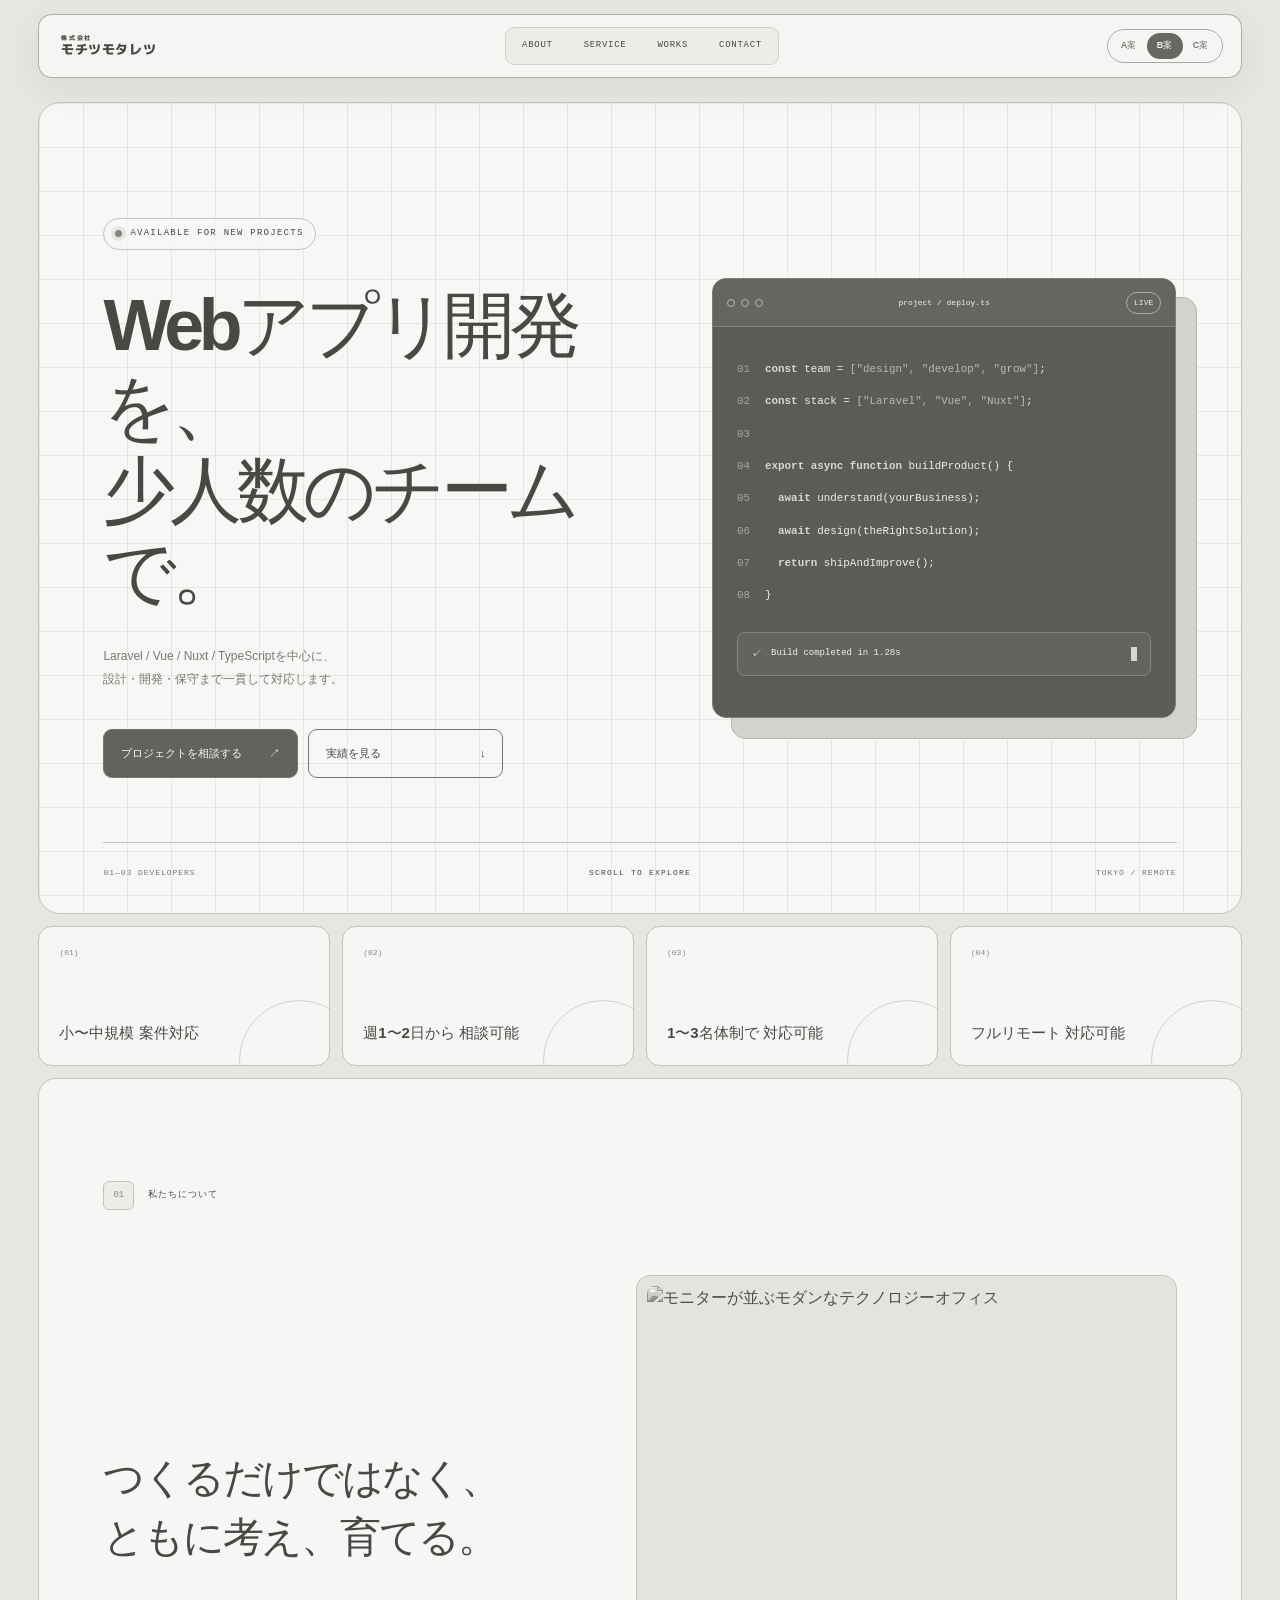
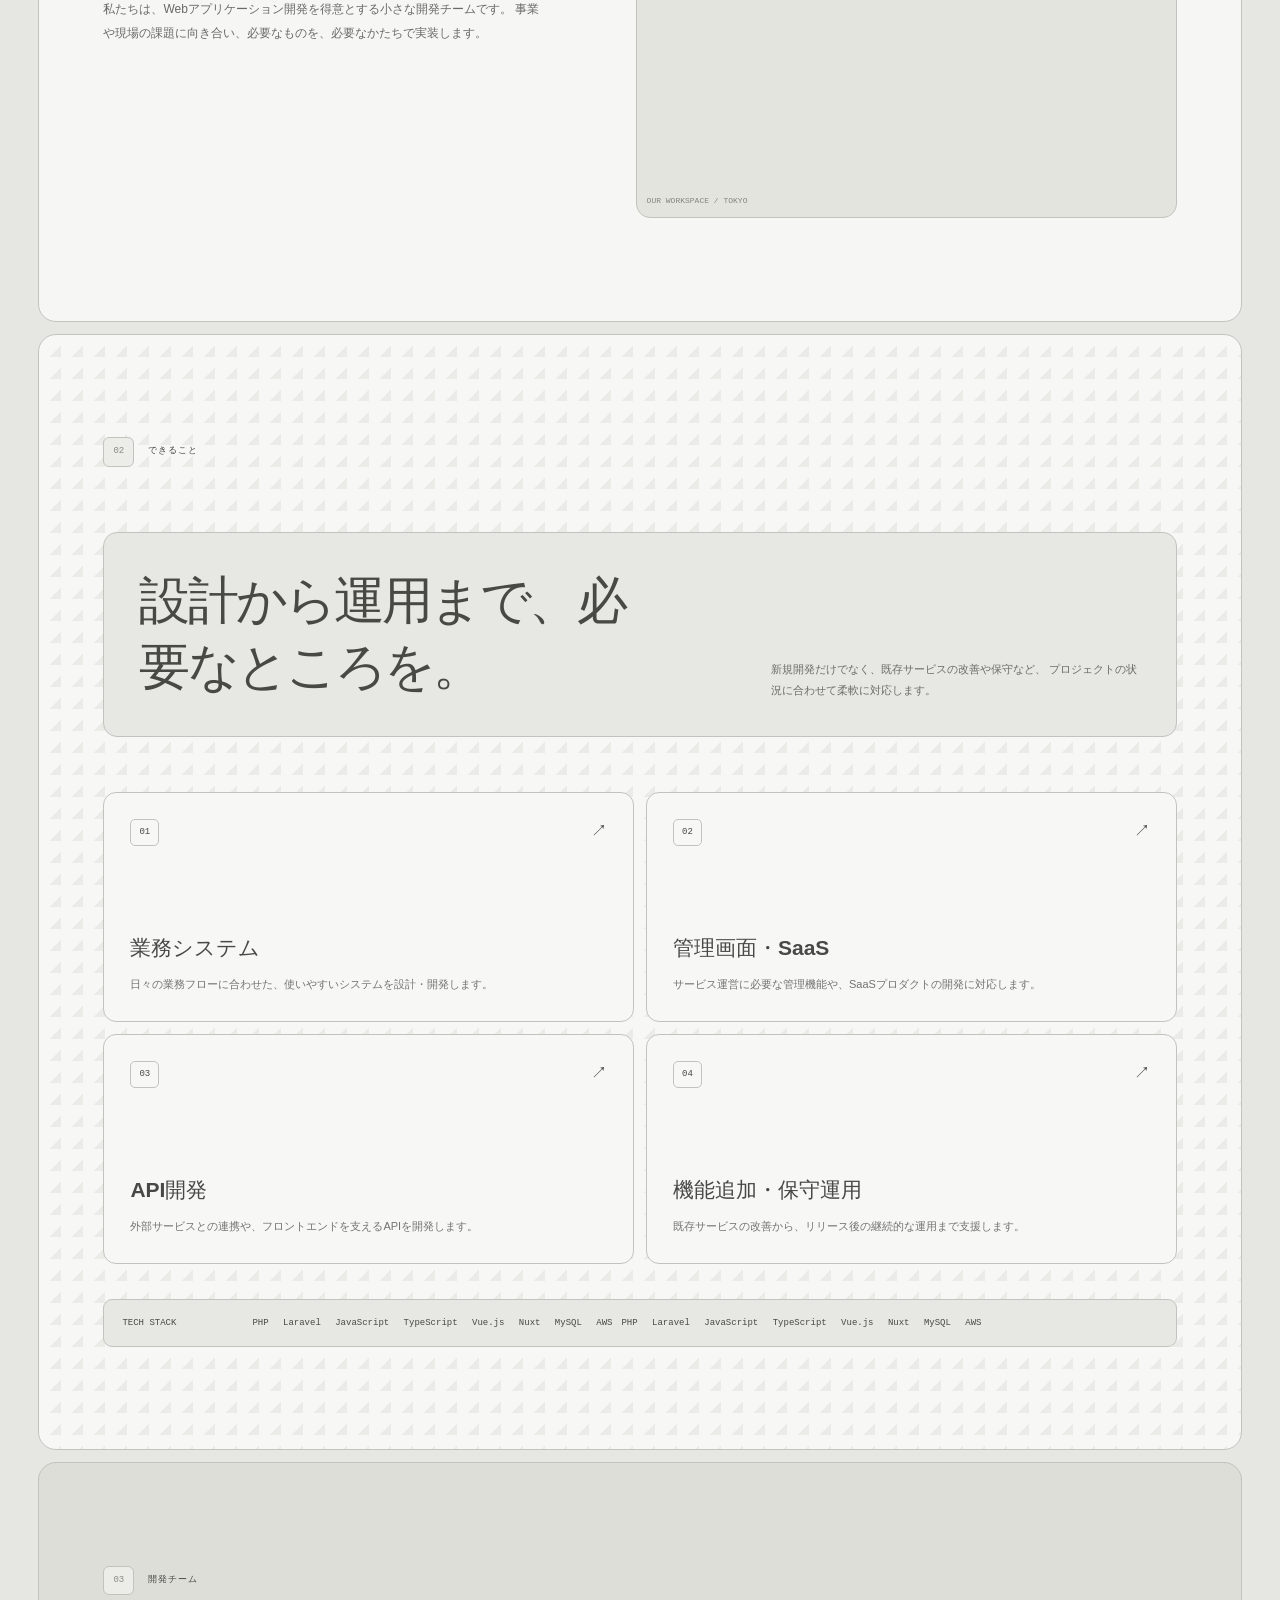
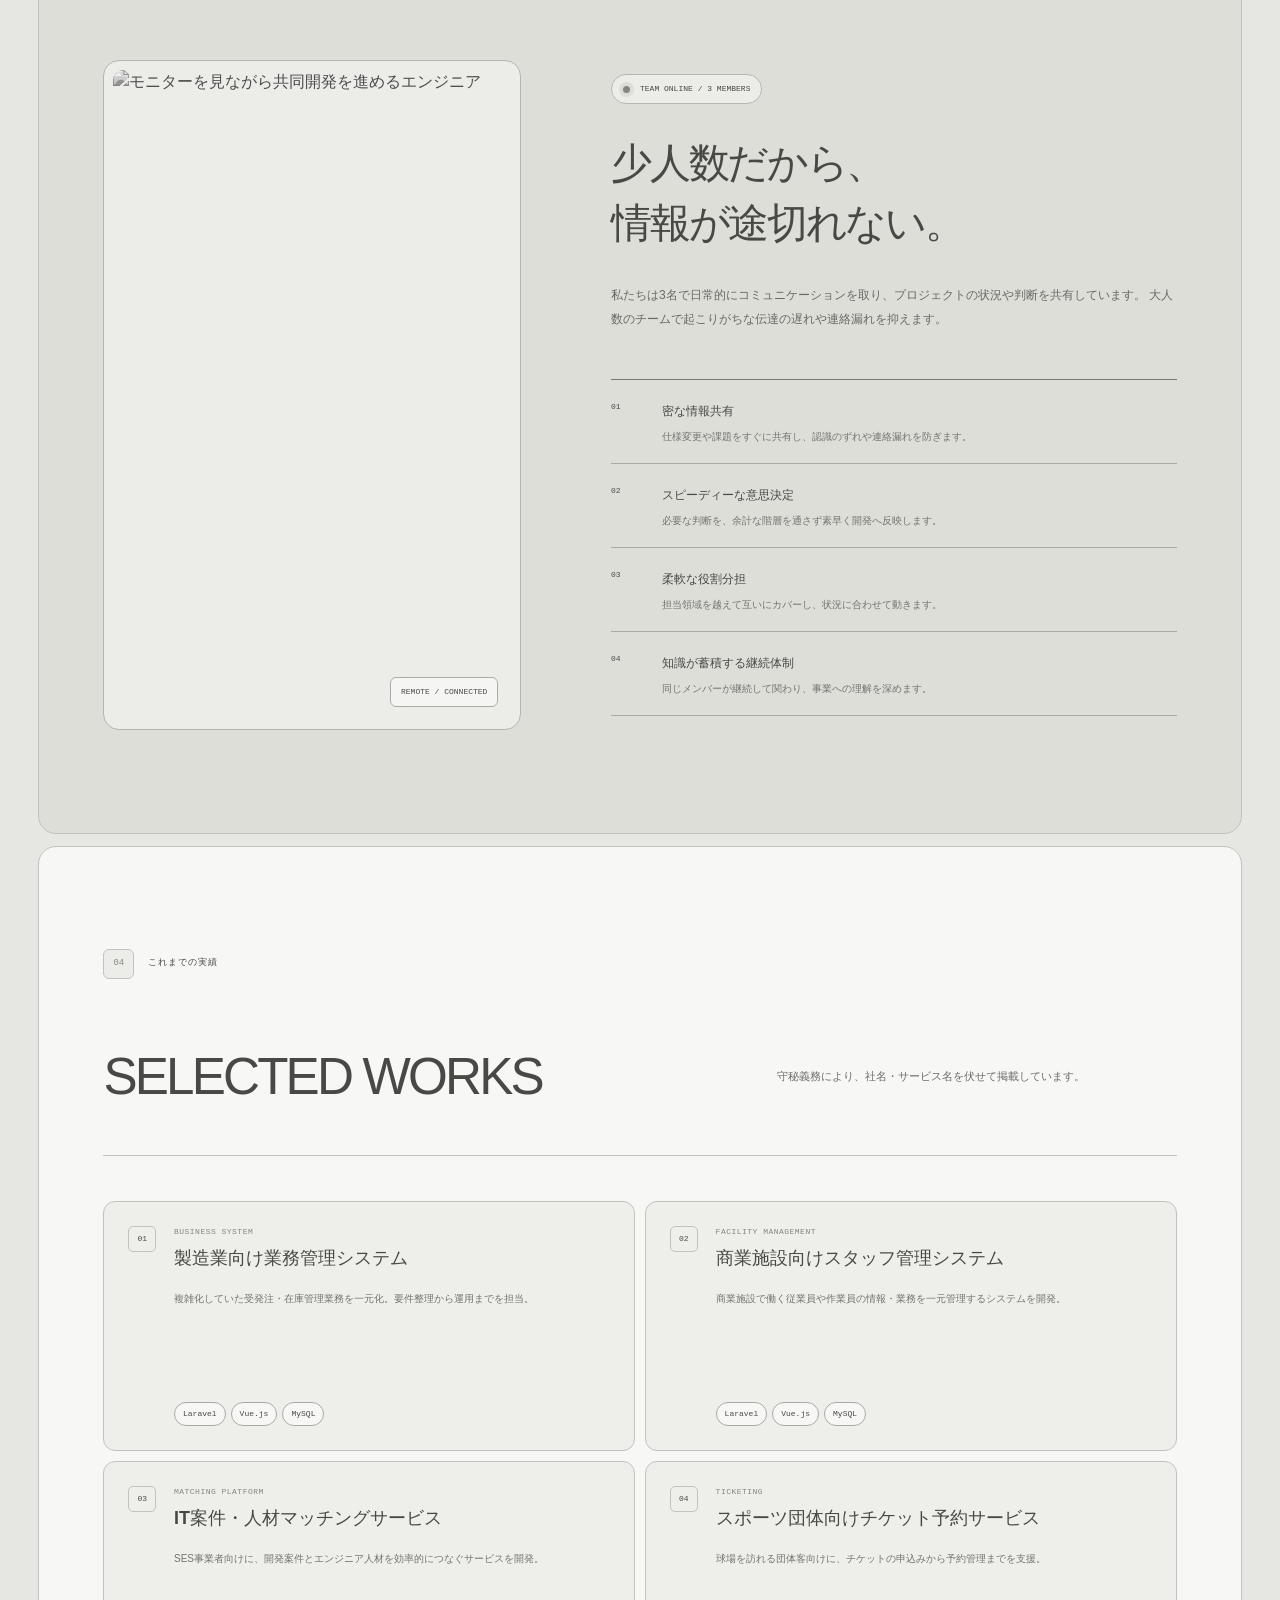
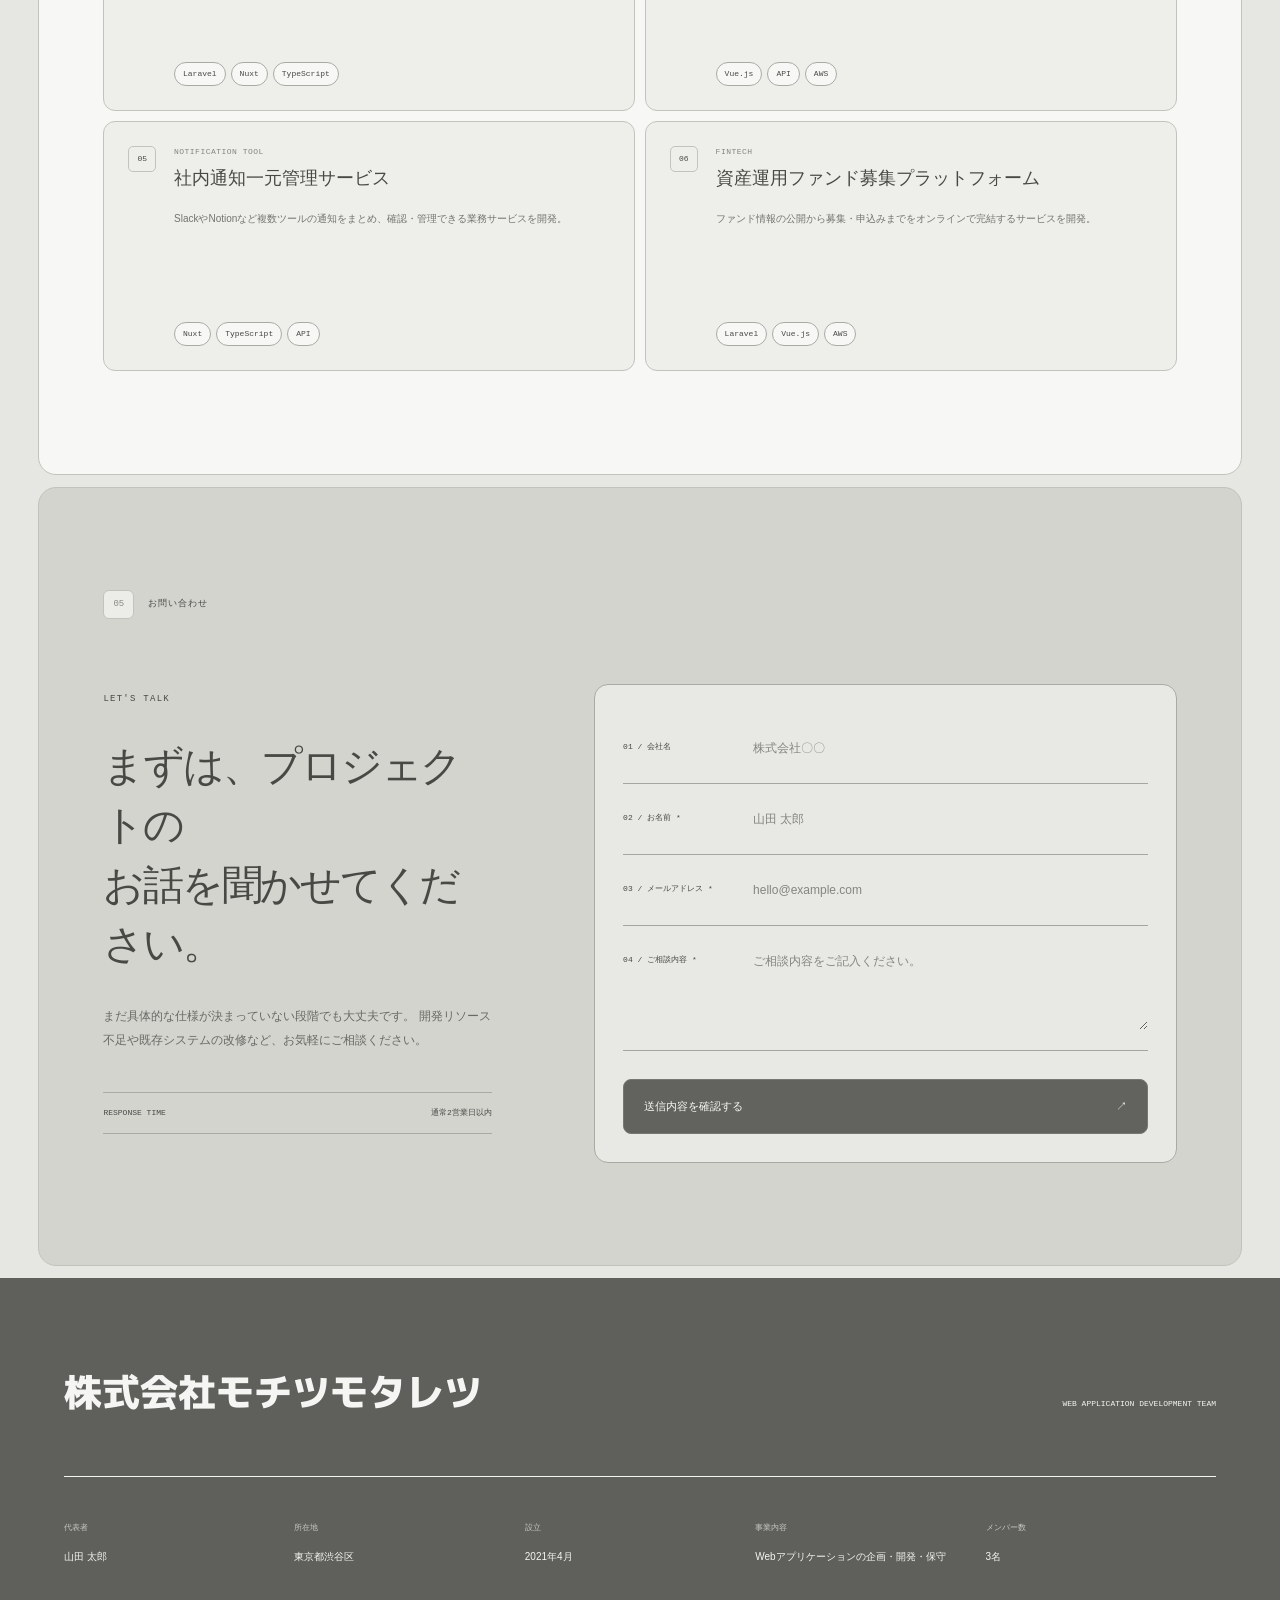
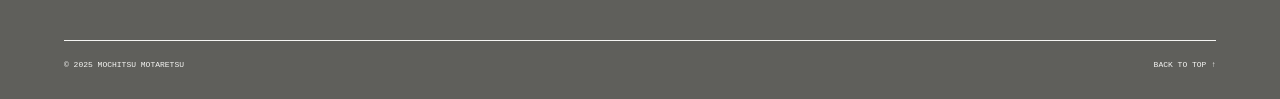
==== commit 49b5133b: "案Cを追加" ====
--- a/b.html
+++ b/b.html
@@ -30,7 +30,7 @@
         <div class="variant-switch b-variant-switch" aria-label="デザイン案の切り替え">
           <a href="index.html">A案</a>
           <a class="is-active" href="b.html" aria-current="page">B案</a>
-          <span class="is-disabled" title="準備中" aria-disabled="true">C案</span>
+          <a href="c.html">C案</a>
         </div>
       </header>
 
